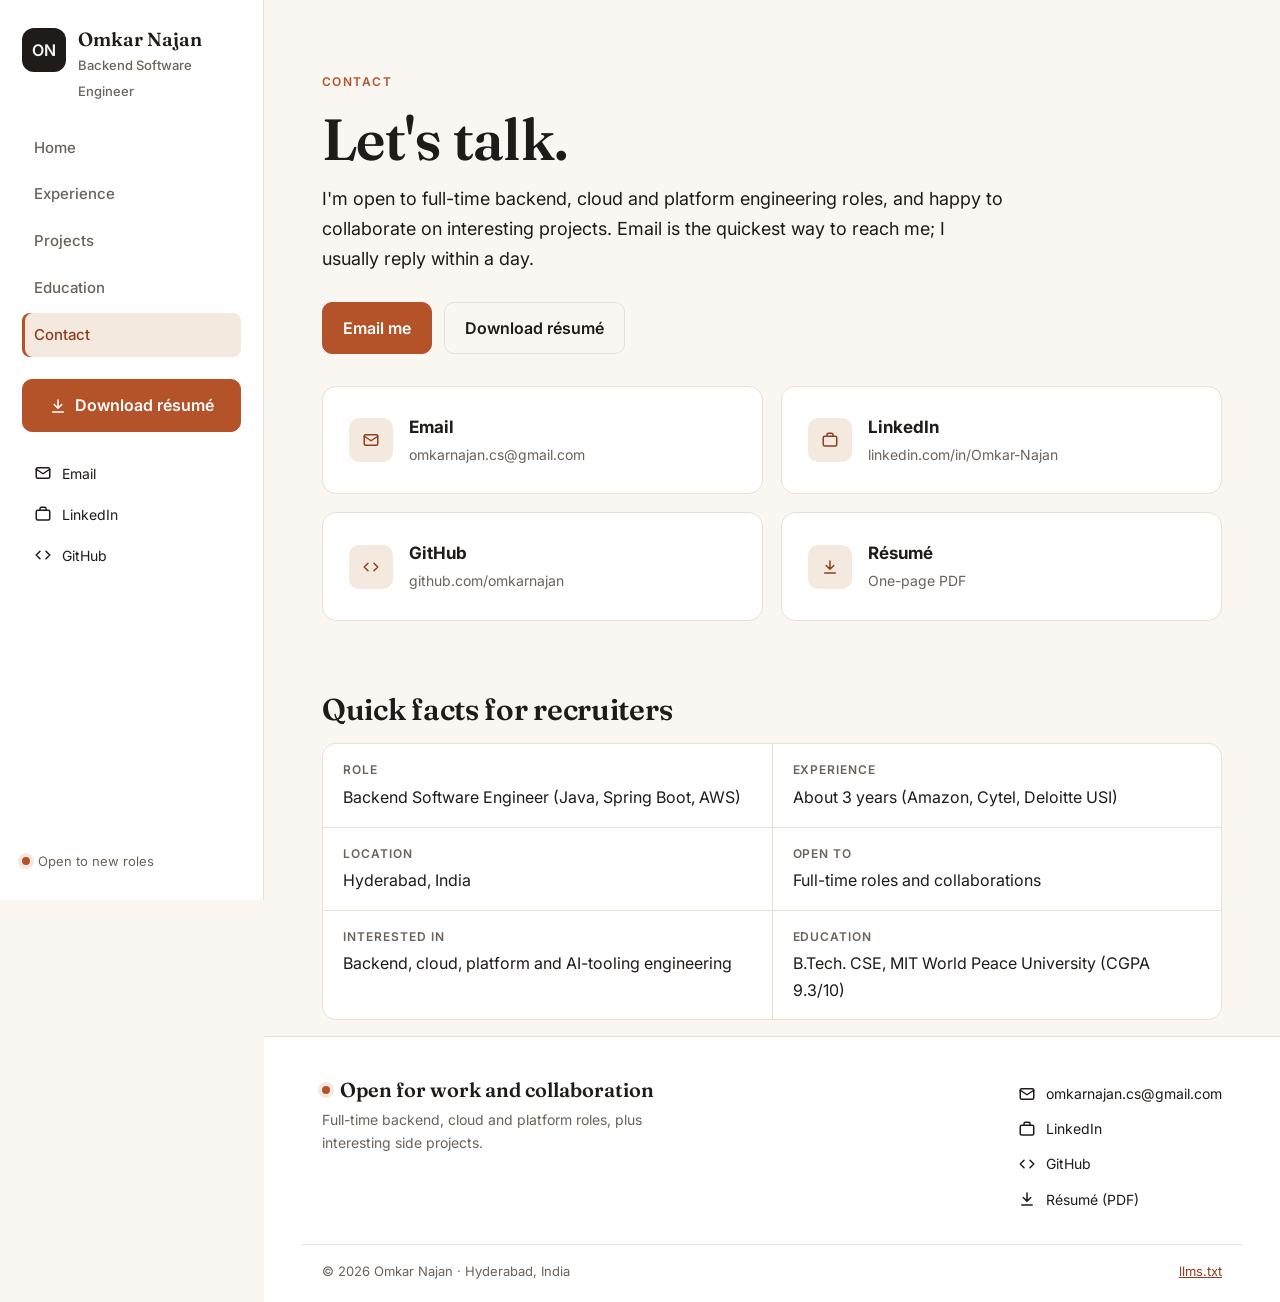
==== contact.html @ 606bfd7a "Add files via upload" ====
<!doctype html>
<html lang="en">
<head>
<meta charset="utf-8">
<meta name="viewport" content="width=device-width, initial-scale=1">
<title>Contact · Omkar Najan</title>
<meta name="description" content="Contact Omkar Najan, backend software engineer in Hyderabad: email omkarnajan.cs@gmail.com, LinkedIn, GitHub and one-page résumé. Open for work and collaboration.">
<meta name="author" content="Omkar Najan">
<link rel="canonical" href="https://omkarnajan.github.io/contact.html">
<meta property="og:type" content="profile">
<meta property="og:title" content="Contact · Omkar Najan">
<meta property="og:description" content="Contact Omkar Najan, backend software engineer in Hyderabad: email omkarnajan.cs@gmail.com, LinkedIn, GitHub and one-page résumé. Open for work and collaboration.">
<meta property="og:url" content="https://omkarnajan.github.io/contact.html">
<meta name="twitter:card" content="summary">
<meta name="robots" content="index, follow, max-snippet:-1">
<link rel="alternate" type="text/plain" href="/llms.txt" title="LLM-readable profile">
<link rel="icon" href="/favicon.svg" type="image/svg+xml">
<link rel="preconnect" href="https://fonts.googleapis.com"><link rel="preconnect" href="https://fonts.gstatic.com" crossorigin>
<link href="https://fonts.googleapis.com/css2?family=Fraunces:opsz,wght@9..144,500;9..144,600&family=Inter:wght@400;500;600&display=swap" rel="stylesheet">
<link rel="stylesheet" href="/style.css">
<script type="application/ld+json">{"@context": "https://schema.org", "@type": "Person", "name": "Omkar Najan", "url": "https://omkarnajan.github.io/", "email": "mailto:omkarnajan.cs@gmail.com", "jobTitle": "Backend Software Engineer", "description": "Backend software engineer (~3 years) building secure, reliable Java and Spring Boot services on AWS. Formerly at Amazon and Cytel.", "address": {"@type": "PostalAddress", "addressLocality": "Hyderabad", "addressCountry": "IN"}, "alumniOf": {"@type": "CollegeOrUniversity", "name": "MIT World Peace University"}, "knowsAbout": ["Java", "Spring Boot", "AWS Lambda", "AWS", "Microservices", "Event-driven architecture", "DynamoDB", "SQS", "SNS", "System design", "CI/CD", "AI agents", "LLM integrations"], "sameAs": ["https://www.linkedin.com/in/Omkar-Najan", "https://github.com/omkarnajan"]}</script>
</head>
<body>
<a class="skip" href="#main">Skip to content</a>
<div class="mbar"><a class="brand" href="/"><span class="mono">ON</span> Omkar Najan</a><button class="menu" aria-label="Open menu" aria-expanded="false" aria-controls="side">Menu</button></div>
<aside class="side" id="side">
 <a class="brand big" href="/"><span class="mono">ON</span><span><b>Omkar Najan</b><small>Backend Software Engineer</small></span></a>
 <nav class="vnav" aria-label="Main"><a href="index.html">Home</a><a href="experience.html">Experience</a><a href="projects.html">Projects</a><a href="education.html">Education</a><a href="contact.html" aria-current="page">Contact</a></nav>
 <a class="btn full" href="/Omkar_Najan_Resume.pdf" download><svg viewBox="0 0 24 24" aria-hidden="true"><path d="M12 4v11M7 10l5 5 5-5M5 20h14"/></svg>Download résumé</a>
 <ul class="links">
  <li><a href="mailto:omkarnajan.cs@gmail.com"><svg viewBox="0 0 24 24" aria-hidden="true"><rect x="3" y="5" width="18" height="14" rx="2"/><path d="M3 7l9 6 9-6"/></svg>Email</a></li>
  <li><a href="https://www.linkedin.com/in/Omkar-Najan" target="_blank" rel="me noopener"><svg viewBox="0 0 24 24" aria-hidden="true"><rect x="3" y="7" width="18" height="13" rx="2"/><path d="M8 7V5a2 2 0 012-2h4a2 2 0 012 2v2"/></svg>LinkedIn</a></li>
  <li><a href="https://github.com/omkarnajan" target="_blank" rel="me noopener"><svg viewBox="0 0 24 24" aria-hidden="true"><path d="M8 7l-5 5 5 5M16 7l5 5-5 5"/></svg>GitHub</a></li>
  
 </ul>
 <p class="status"><span class="dot"></span>Open to new roles</p>
</aside>
<div class="content">
<main id="main">

<section class="hero wrap slim">
 <p class="eyebrow">Contact</p>
 <h1>Let's talk.</h1>
 <p class="lead">I'm open to full-time backend, cloud and platform engineering roles, and happy to collaborate on interesting projects. Email is the quickest way to reach me; I usually reply within a day.</p>
 <div class="actions"><a class="btn" href="mailto:omkarnajan.cs@gmail.com?subject=Opportunity%20for%20Omkar">Email me</a><a class="btn ghost" href="/Omkar_Najan_Resume.pdf" download>Download résumé</a></div>
</section>
<section class="wrap cards two">
 <a class="card clink" href="mailto:omkarnajan.cs@gmail.com"><span class="ic"><svg viewBox="0 0 24 24" aria-hidden="true"><rect x="3" y="5" width="18" height="14" rx="2"/><path d="M3 7l9 6 9-6"/></svg></span><span><b>Email</b><span class="muted">omkarnajan.cs@gmail.com</span></span></a>
 <a class="card clink" href="https://www.linkedin.com/in/Omkar-Najan" target="_blank" rel="me noopener"><span class="ic"><svg viewBox="0 0 24 24" aria-hidden="true"><rect x="3" y="7" width="18" height="13" rx="2"/><path d="M8 7V5a2 2 0 012-2h4a2 2 0 012 2v2"/></svg></span><span><b>LinkedIn</b><span class="muted">linkedin.com/in/Omkar-Najan</span></span></a>
 <a class="card clink" href="https://github.com/omkarnajan" target="_blank" rel="me noopener"><span class="ic"><svg viewBox="0 0 24 24" aria-hidden="true"><path d="M8 7l-5 5 5 5M16 7l5 5-5 5"/></svg></span><span><b>GitHub</b><span class="muted">github.com/omkarnajan</span></span></a>
 
 <a class="card clink" href="/Omkar_Najan_Resume.pdf" download><span class="ic"><svg viewBox="0 0 24 24" aria-hidden="true"><path d="M12 4v11M7 10l5 5 5-5M5 20h14"/></svg></span><span><b>Résumé</b><span class="muted">One-page PDF</span></span></a>
</section>
<section class="wrap block">
 <h2>Quick facts for recruiters</h2>
 <dl class="facts">
  <div><dt>Role</dt><dd>Backend Software Engineer (Java, Spring Boot, AWS)</dd></div>
  <div><dt>Experience</dt><dd>About 3 years (Amazon, Cytel, Deloitte USI)</dd></div>
  <div><dt>Location</dt><dd>Hyderabad, India</dd></div>
  <div><dt>Open to</dt><dd>Full-time roles and collaborations</dd></div>
  <div><dt>Interested in</dt><dd>Backend, cloud, platform and AI-tooling engineering</dd></div>
  <div><dt>Education</dt><dd>B.Tech. CSE, MIT World Peace University (CGPA 9.3/10)</dd></div>
 </dl>
</section>

</main>

<footer class="foot"><div class="wrap fgrid">
 <div><p class="ftitle"><span class="dot"></span>Open for work and collaboration</p><p class="muted">Full-time backend, cloud and platform roles, plus interesting side projects.</p></div>
 <ul class="flinks"><li><a href="mailto:omkarnajan.cs@gmail.com"><svg viewBox="0 0 24 24" aria-hidden="true"><rect x="3" y="5" width="18" height="14" rx="2"/><path d="M3 7l9 6 9-6"/></svg>omkarnajan.cs@gmail.com</a></li><li><a href="https://www.linkedin.com/in/Omkar-Najan" target="_blank" rel="me noopener"><svg viewBox="0 0 24 24" aria-hidden="true"><rect x="3" y="7" width="18" height="13" rx="2"/><path d="M8 7V5a2 2 0 012-2h4a2 2 0 012 2v2"/></svg>LinkedIn</a></li><li><a href="https://github.com/omkarnajan" target="_blank" rel="me noopener"><svg viewBox="0 0 24 24" aria-hidden="true"><path d="M8 7l-5 5 5 5M16 7l5 5-5 5"/></svg>GitHub</a></li><li><a href="/Omkar_Najan_Resume.pdf" download><svg viewBox="0 0 24 24" aria-hidden="true"><path d="M12 4v11M7 10l5 5 5-5M5 20h14"/></svg>Résumé (PDF)</a></li></ul>
</div><div class="wrap fbase"><span>&copy; 2026 Omkar Najan · Hyderabad, India</span><a href="/llms.txt">llms.txt</a></div></footer>
</div>
<script>document.querySelector('.menu').addEventListener('click',function(){var o=document.body.classList.toggle('nav-open');this.setAttribute('aria-expanded',o);this.textContent=o?'Close':'Menu'});</script>
</body>
</html>
---- style.css ----
:root{--bg:#FAF7F2;--surface:#FFFFFF;--ink:#1F1B18;--muted:#6B625A;--line:#E8E0D5;--accent:#B4532A;--accent-ink:#8F3F1E;--soft:#F3E9DF;--serif:"Fraunces",Georgia,serif;--sans:"Inter",system-ui,-apple-system,"Segoe UI",sans-serif}
*{box-sizing:border-box}html{-webkit-text-size-adjust:100%}
body{margin:0;background:var(--bg);color:var(--ink);font:16px/1.65 var(--sans)}
a{color:var(--accent-ink)}a:hover{color:var(--accent)}
.wrap{max-width:1040px;margin:0 auto;padding:0 20px}
.skip{position:absolute;left:-999px}.skip:focus{left:12px;top:12px;background:#fff;padding:8px;z-index:9}
.top{position:sticky;top:0;z-index:5;background:rgba(250,247,242,.92);backdrop-filter:blur(8px);border-bottom:1px solid var(--line)}
.bar{display:flex;align-items:center;justify-content:space-between;height:64px}
.brand{display:flex;align-items:center;gap:10px;font-weight:600;color:var(--ink);text-decoration:none}
.mono{display:grid;place-items:center;width:32px;height:32px;border-radius:8px;background:var(--ink);color:var(--bg);font:600 13px var(--sans);letter-spacing:.5px}
nav{display:flex;align-items:center;gap:26px}
nav a{color:var(--muted);text-decoration:none;font-size:15px;font-weight:500}
nav a:hover,nav a[aria-current]{color:var(--ink)}nav a[aria-current]{box-shadow:inset 0 -2px var(--accent)}
.menu{display:none;background:none;border:1px solid var(--line);border-radius:8px;padding:6px 12px;font:500 14px var(--sans);color:var(--ink)}
.btn{display:inline-block;background:var(--accent);color:#fff!important;text-decoration:none;font-weight:600;padding:12px 20px;border-radius:10px;border:1px solid var(--accent);transition:background .15s}
.btn:hover{background:var(--accent-ink)}
.btn.ghost{background:transparent;color:var(--ink)!important;border-color:var(--line)}.btn.ghost:hover{border-color:var(--ink)}
.btn.small{padding:8px 14px;font-size:14px}nav .btn{color:#fff}
.hero{padding:88px 20px 48px}.hero.slim{padding:72px 20px 24px}
.eyebrow{text-transform:uppercase;letter-spacing:.12em;font-size:12px;font-weight:600;color:var(--accent);margin:0 0 14px}
h1,h2,h3{font-family:var(--serif);font-weight:600;line-height:1.15;margin:0 0 12px;letter-spacing:-.01em}
h1{font-size:clamp(36px,5.6vw,58px);max-width:22ch}h1 .accent{color:var(--muted);font-weight:500}
h2{font-size:clamp(24px,3vw,30px)}h3{font-size:20px}
.lead{font-size:18px;max-width:62ch;margin:0 0 12px}.muted{color:var(--muted)}
.actions{display:flex;flex-wrap:wrap;gap:12px;margin-top:28px}
.stats{display:grid;grid-template-columns:repeat(4,1fr);gap:1px;background:var(--line);border:1px solid var(--line);border-radius:14px;overflow:hidden;padding:0;margin-top:8px}
.stats>div{background:var(--surface);padding:22px}
.stats b{display:block;font:600 30px var(--serif);color:var(--accent-ink)}.stats span{font-size:14px;color:var(--muted)}
.stats.inline{grid-template-columns:repeat(2,1fr);margin-top:16px}
.block{padding-top:72px}
.cards{display:grid;gap:18px}.cards.three{grid-template-columns:repeat(3,1fr)}.cards.two{grid-template-columns:repeat(2,1fr);padding-top:8px}
.card{background:var(--surface);border:1px solid var(--line);border-radius:14px;padding:26px}
.card p{margin:0;color:var(--muted)}
.proj h2{font-size:22px}.proj dl{margin:14px 0 0}.proj dt{font-size:12px;text-transform:uppercase;letter-spacing:.08em;font-weight:600;color:var(--ink);margin-top:12px}.proj dd{margin:2px 0 0;color:var(--muted)}
.split{display:grid;grid-template-columns:1fr 1.4fr;gap:40px}
.timeline{list-style:none;margin:0;padding:0;border-left:2px solid var(--line)}
.timeline li{position:relative;padding:0 0 26px 24px;display:flex;flex-direction:column}
.timeline li:before{content:"";position:absolute;left:-7px;top:6px;width:12px;height:12px;border-radius:50%;background:var(--bg);border:2px solid var(--accent)}
.when{font-size:13px;font-weight:600;color:var(--accent);letter-spacing:.04em}
.tags{list-style:none;display:flex;flex-wrap:wrap;gap:8px;padding:0;margin:0}
.tags li{background:var(--soft);color:var(--ink);border-radius:999px;padding:6px 14px;font-size:14px}
.tags.sm{margin-top:18px}.tags.sm li{font-size:13px;padding:4px 11px}
.roles{display:grid;gap:22px;padding-top:16px}
.role{background:var(--surface);border:1px solid var(--line);border-radius:14px;padding:30px}
.role header{display:flex;justify-content:space-between;gap:16px;align-items:flex-start;border-bottom:1px solid var(--line);padding-bottom:16px;margin-bottom:16px}
.role h2{font-size:24px;margin-bottom:4px}.org{margin:0;color:var(--muted);font-weight:500}.role .when{text-align:right;margin:0}
.plain{background:var(--soft);border-radius:10px;padding:14px 16px;margin:0 0 14px}
.role ul:not(.tags){padding-left:20px;margin:0}.role li{margin:6px 0}
.more{padding-top:20px;color:var(--muted)}
.cta{margin-top:96px;background:var(--ink);color:var(--bg);padding:64px 0}
.cta h2{color:#fff}.cta p{color:#CFC6BC;max-width:56ch}
.cta .btn.ghost{color:#fff!important;border-color:#4A433D}.cta .btn.ghost:hover{border-color:#fff}
.foot{padding:24px 0;font-size:14px;color:var(--muted)}.foot .wrap{display:flex;justify-content:space-between;flex-wrap:wrap;gap:8px}
@media (max-width:820px){
 .menu{display:block}
 nav{display:none;position:absolute;top:64px;left:0;right:0;flex-direction:column;align-items:flex-start;gap:4px;background:var(--bg);border-bottom:1px solid var(--line);padding:12px 20px 20px}
 .nav-open nav{display:flex}nav a{padding:8px 0;font-size:16px}nav a[aria-current]{box-shadow:none;color:var(--accent-ink)}
 .stats{grid-template-columns:repeat(2,1fr)}.cards.three,.cards.two,.split{grid-template-columns:1fr}.split{gap:16px}
 .hero{padding:56px 20px 32px}.role{padding:22px}.role header{flex-direction:column}.role .when{text-align:left}
}
@media (max-width:420px){.stats,.stats.inline{grid-template-columns:1fr}}
/* ---- vertical sidebar layout ---- */
.top{display:none}
.side{position:fixed;inset:0 auto 0 0;width:264px;background:var(--surface);border-right:1px solid var(--line);padding:28px 22px;display:flex;flex-direction:column;gap:22px;overflow-y:auto;z-index:6}
.content{margin-left:264px;min-height:100vh;display:flex;flex-direction:column}.content main{flex:1;padding-bottom:16px}
.brand.big{align-items:flex-start;gap:12px}.brand.big .mono{width:44px;height:44px;font-size:16px;border-radius:12px;flex:none}
.brand.big b{display:block;font:600 19px/1.2 var(--serif)}.brand.big small{color:var(--muted);font-weight:500;font-size:13px}
.vnav{display:flex;flex-direction:column;align-items:stretch;gap:2px;position:static;padding:0;background:none;border:0}
.vnav a{display:block;padding:10px 12px;border-radius:8px;color:var(--muted);font-weight:500;font-size:15px;text-decoration:none}
.vnav a:hover{background:var(--soft);color:var(--ink)}
.vnav a[aria-current]{background:var(--soft);color:var(--accent-ink);box-shadow:inset 3px 0 var(--accent)}
.btn svg,.links svg,.flinks svg,.ic svg{width:18px;height:18px;fill:none;stroke:currentColor;stroke-width:2;stroke-linecap:round;stroke-linejoin:round;flex:none}
.btn{display:inline-flex;align-items:center;gap:8px;justify-content:center}.btn.full{width:100%}
.links,.flinks{list-style:none;margin:0;padding:0;display:flex;flex-direction:column;gap:2px}
.links a,.flinks a{display:flex;align-items:center;gap:10px;padding:8px 12px;border-radius:8px;color:var(--ink);text-decoration:none;font-size:14px}
.links a:hover{background:var(--soft)}
.status{margin:auto 0 0;font-size:13px;color:var(--muted);display:flex;align-items:center;gap:8px}
.dot{width:8px;height:8px;border-radius:50%;background:var(--accent);box-shadow:0 0 0 4px var(--soft);display:inline-block;flex:none}
.mbar{display:none}
.wrap{max-width:940px}
/* logos */
.logo{position:relative;width:48px;height:48px;border-radius:12px;border:1px solid var(--line);background:#fff;display:grid;place-items:center;flex:none;overflow:hidden}
.logo img{position:absolute;inset:6px;background:#fff;width:34px;height:34px;object-fit:contain}
.logo b{font:600 14px var(--sans);color:var(--muted)}
.who{display:flex;gap:16px;align-items:center}
.timeline.logos{border-left:0}.timeline.logos li{flex-direction:row;gap:16px;padding:0 0 22px 0}.timeline.logos li:before{display:none}
.timeline.logos li>div{display:flex;flex-direction:column}
/* contact */
.clink{display:flex;gap:16px;align-items:center;text-decoration:none;color:var(--ink);transition:border-color .15s}
.clink:hover{border-color:var(--accent)}.clink b{display:block;font-size:17px}.clink .muted{font-size:14px;word-break:break-all}
.ic{width:44px;height:44px;border-radius:10px;background:var(--soft);color:var(--accent-ink);display:grid;place-items:center;flex:none}
.facts{display:grid;grid-template-columns:repeat(2,1fr);gap:1px;background:var(--line);border:1px solid var(--line);border-radius:14px;overflow:hidden;margin:16px 0 0}
.facts>div{background:var(--surface);padding:16px 20px}.facts dt{font-size:12px;text-transform:uppercase;letter-spacing:.08em;color:var(--muted);font-weight:600}.facts dd{margin:4px 0 0}
/* footer */
.foot{margin-top:0;border-top:1px solid var(--line);background:var(--surface);padding:40px 0 20px}
.fgrid{display:flex;justify-content:space-between;gap:32px;flex-wrap:wrap}.fgrid .muted{margin:6px 0 0;font-size:14px;max-width:40ch}
.ftitle{margin:0;color:var(--ink);font:600 20px var(--serif);display:flex;align-items:center;gap:10px}
.flinks a{padding:5px 0}.flinks a:hover{color:var(--accent-ink)}
.fbase{display:flex;justify-content:space-between;margin-top:28px;padding-top:16px;border-top:1px solid var(--line);font-size:13px}
.cta{margin-top:96px}.cta+.foot{border-top:0}
@media (max-width:900px){
 .mbar{display:flex;position:sticky;top:0;z-index:7;align-items:center;justify-content:space-between;height:60px;padding:0 16px;background:rgba(250,247,242,.95);backdrop-filter:blur(8px);border-bottom:1px solid var(--line)}
 .mbar .menu{display:block}
 .side{top:60px;width:100%;max-width:320px;transform:translateX(-100%);transition:transform .2s;box-shadow:0 10px 30px rgba(0,0,0,.08)}
 .side .brand.big{display:none}.nav-open .side{transform:none}
 .content{margin-left:0}.facts{grid-template-columns:1fr}
}
@media (max-width:600px){.who{align-items:flex-start}.logo{width:40px;height:40px}.logo img{inset:5px;width:28px;height:28px}}
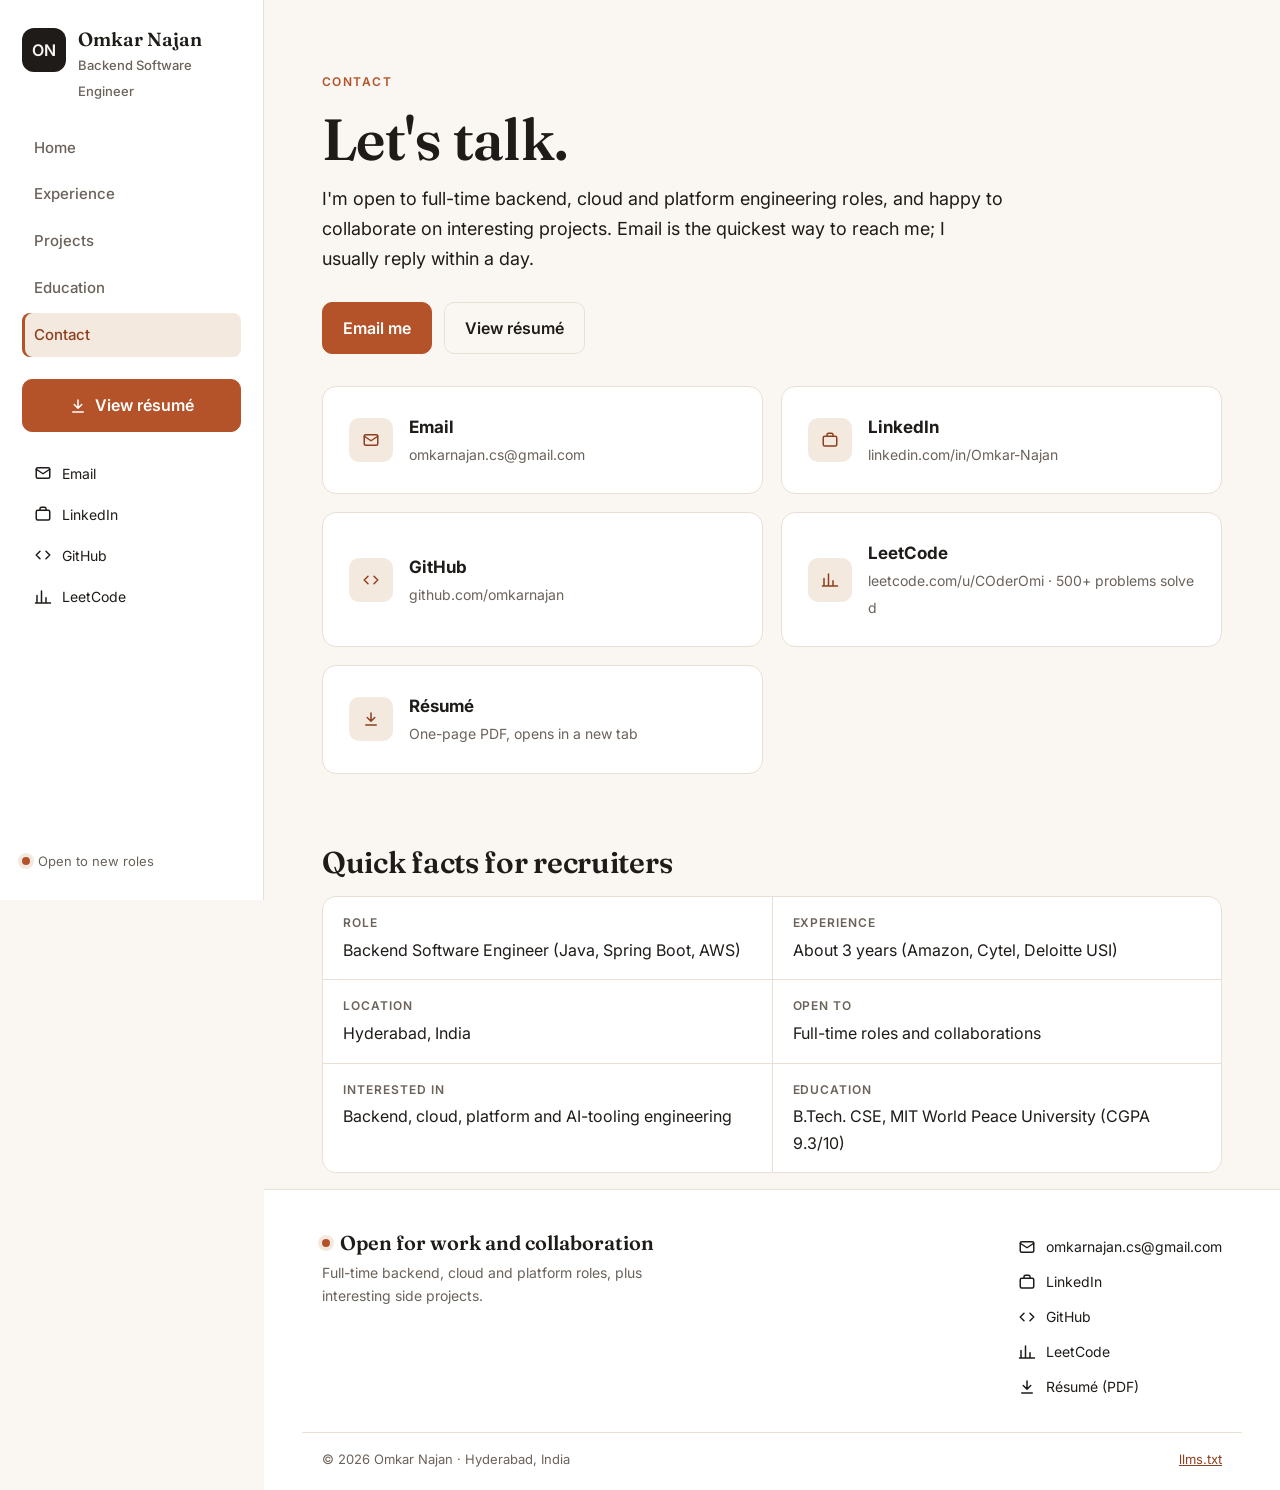
==== commit 8a95744e: "Add files via upload" ====
--- a/contact.html
+++ b/contact.html
@@ -17,8 +17,8 @@
 <link rel="icon" href="/favicon.svg" type="image/svg+xml">
 <link rel="preconnect" href="https://fonts.googleapis.com"><link rel="preconnect" href="https://fonts.gstatic.com" crossorigin>
 <link href="https://fonts.googleapis.com/css2?family=Fraunces:opsz,wght@9..144,500;9..144,600&family=Inter:wght@400;500;600&display=swap" rel="stylesheet">
-<link rel="stylesheet" href="/style.css">
-<script type="application/ld+json">{"@context": "https://schema.org", "@type": "Person", "name": "Omkar Najan", "url": "https://omkarnajan.github.io/", "email": "mailto:omkarnajan.cs@gmail.com", "jobTitle": "Backend Software Engineer", "description": "Backend software engineer (~3 years) building secure, reliable Java and Spring Boot services on AWS. Formerly at Amazon and Cytel.", "address": {"@type": "PostalAddress", "addressLocality": "Hyderabad", "addressCountry": "IN"}, "alumniOf": {"@type": "CollegeOrUniversity", "name": "MIT World Peace University"}, "knowsAbout": ["Java", "Spring Boot", "AWS Lambda", "AWS", "Microservices", "Event-driven architecture", "DynamoDB", "SQS", "SNS", "System design", "CI/CD", "AI agents", "LLM integrations"], "sameAs": ["https://www.linkedin.com/in/Omkar-Najan", "https://github.com/omkarnajan"]}</script>
+<link rel="stylesheet" href="/style.css?v=3">
+<script type="application/ld+json">{"@context": "https://schema.org", "@type": "Person", "name": "Omkar Najan", "url": "https://omkarnajan.github.io/", "email": "mailto:omkarnajan.cs@gmail.com", "jobTitle": "Backend Software Engineer", "description": "Backend software engineer (~3 years) building secure, reliable Java and Spring Boot services on AWS. Formerly at Amazon and Cytel.", "address": {"@type": "PostalAddress", "addressLocality": "Hyderabad", "addressCountry": "IN"}, "alumniOf": {"@type": "CollegeOrUniversity", "name": "MIT World Peace University"}, "knowsAbout": ["Java", "Spring Boot", "AWS Lambda", "AWS", "Microservices", "Event-driven architecture", "DynamoDB", "SQS", "SNS", "System design", "CI/CD", "AI agents", "LLM integrations"], "sameAs": ["https://www.linkedin.com/in/Omkar-Najan", "https://github.com/omkarnajan", "https://leetcode.com/u/COderOmi/"]}</script>
 </head>
 <body>
 <a class="skip" href="#main">Skip to content</a>
@@ -26,12 +26,12 @@
 <aside class="side" id="side">
  <a class="brand big" href="/"><span class="mono">ON</span><span><b>Omkar Najan</b><small>Backend Software Engineer</small></span></a>
  <nav class="vnav" aria-label="Main"><a href="index.html">Home</a><a href="experience.html">Experience</a><a href="projects.html">Projects</a><a href="education.html">Education</a><a href="contact.html" aria-current="page">Contact</a></nav>
- <a class="btn full" href="/Omkar_Najan_Resume.pdf" download><svg viewBox="0 0 24 24" aria-hidden="true"><path d="M12 4v11M7 10l5 5 5-5M5 20h14"/></svg>Download résumé</a>
+ <a class="btn full" href="/Omkar_Najan_Resume.pdf" target="_blank" rel="noopener"><svg viewBox="0 0 24 24" aria-hidden="true"><path d="M12 4v11M7 10l5 5 5-5M5 20h14"/></svg>View résumé</a>
  <ul class="links">
   <li><a href="mailto:omkarnajan.cs@gmail.com"><svg viewBox="0 0 24 24" aria-hidden="true"><rect x="3" y="5" width="18" height="14" rx="2"/><path d="M3 7l9 6 9-6"/></svg>Email</a></li>
   <li><a href="https://www.linkedin.com/in/Omkar-Najan" target="_blank" rel="me noopener"><svg viewBox="0 0 24 24" aria-hidden="true"><rect x="3" y="7" width="18" height="13" rx="2"/><path d="M8 7V5a2 2 0 012-2h4a2 2 0 012 2v2"/></svg>LinkedIn</a></li>
   <li><a href="https://github.com/omkarnajan" target="_blank" rel="me noopener"><svg viewBox="0 0 24 24" aria-hidden="true"><path d="M8 7l-5 5 5 5M16 7l5 5-5 5"/></svg>GitHub</a></li>
-  
+  <li><a href="https://leetcode.com/u/COderOmi/" target="_blank" rel="me noopener"><svg viewBox="0 0 24 24" aria-hidden="true"><path d="M4 20V10M10 20V4M16 20v-7M22 20H2"/></svg>LeetCode</a></li>
  </ul>
  <p class="status"><span class="dot"></span>Open to new roles</p>
 </aside>
@@ -42,14 +42,14 @@
  <p class="eyebrow">Contact</p>
  <h1>Let's talk.</h1>
  <p class="lead">I'm open to full-time backend, cloud and platform engineering roles, and happy to collaborate on interesting projects. Email is the quickest way to reach me; I usually reply within a day.</p>
- <div class="actions"><a class="btn" href="mailto:omkarnajan.cs@gmail.com?subject=Opportunity%20for%20Omkar">Email me</a><a class="btn ghost" href="/Omkar_Najan_Resume.pdf" download>Download résumé</a></div>
+ <div class="actions"><a class="btn" href="mailto:omkarnajan.cs@gmail.com?subject=Opportunity%20for%20Omkar">Email me</a><a class="btn ghost" href="/Omkar_Najan_Resume.pdf" target="_blank" rel="noopener">View résumé</a></div>
 </section>
 <section class="wrap cards two">
  <a class="card clink" href="mailto:omkarnajan.cs@gmail.com"><span class="ic"><svg viewBox="0 0 24 24" aria-hidden="true"><rect x="3" y="5" width="18" height="14" rx="2"/><path d="M3 7l9 6 9-6"/></svg></span><span><b>Email</b><span class="muted">omkarnajan.cs@gmail.com</span></span></a>
  <a class="card clink" href="https://www.linkedin.com/in/Omkar-Najan" target="_blank" rel="me noopener"><span class="ic"><svg viewBox="0 0 24 24" aria-hidden="true"><rect x="3" y="7" width="18" height="13" rx="2"/><path d="M8 7V5a2 2 0 012-2h4a2 2 0 012 2v2"/></svg></span><span><b>LinkedIn</b><span class="muted">linkedin.com/in/Omkar-Najan</span></span></a>
  <a class="card clink" href="https://github.com/omkarnajan" target="_blank" rel="me noopener"><span class="ic"><svg viewBox="0 0 24 24" aria-hidden="true"><path d="M8 7l-5 5 5 5M16 7l5 5-5 5"/></svg></span><span><b>GitHub</b><span class="muted">github.com/omkarnajan</span></span></a>
- 
- <a class="card clink" href="/Omkar_Najan_Resume.pdf" download><span class="ic"><svg viewBox="0 0 24 24" aria-hidden="true"><path d="M12 4v11M7 10l5 5 5-5M5 20h14"/></svg></span><span><b>Résumé</b><span class="muted">One-page PDF</span></span></a>
+ <a class="card clink" href="https://leetcode.com/u/COderOmi/" target="_blank" rel="me noopener"><span class="ic"><svg viewBox="0 0 24 24" aria-hidden="true"><path d="M4 20V10M10 20V4M16 20v-7M22 20H2"/></svg></span><span><b>LeetCode</b><span class="muted">leetcode.com/u/COderOmi · 500+ problems solved</span></span></a>
+ <a class="card clink" href="/Omkar_Najan_Resume.pdf" target="_blank" rel="noopener"><span class="ic"><svg viewBox="0 0 24 24" aria-hidden="true"><path d="M12 4v11M7 10l5 5 5-5M5 20h14"/></svg></span><span><b>Résumé</b><span class="muted">One-page PDF, opens in a new tab</span></span></a>
 </section>
 <section class="wrap block">
  <h2>Quick facts for recruiters</h2>
@@ -67,7 +67,7 @@
 
 <footer class="foot"><div class="wrap fgrid">
  <div><p class="ftitle"><span class="dot"></span>Open for work and collaboration</p><p class="muted">Full-time backend, cloud and platform roles, plus interesting side projects.</p></div>
- <ul class="flinks"><li><a href="mailto:omkarnajan.cs@gmail.com"><svg viewBox="0 0 24 24" aria-hidden="true"><rect x="3" y="5" width="18" height="14" rx="2"/><path d="M3 7l9 6 9-6"/></svg>omkarnajan.cs@gmail.com</a></li><li><a href="https://www.linkedin.com/in/Omkar-Najan" target="_blank" rel="me noopener"><svg viewBox="0 0 24 24" aria-hidden="true"><rect x="3" y="7" width="18" height="13" rx="2"/><path d="M8 7V5a2 2 0 012-2h4a2 2 0 012 2v2"/></svg>LinkedIn</a></li><li><a href="https://github.com/omkarnajan" target="_blank" rel="me noopener"><svg viewBox="0 0 24 24" aria-hidden="true"><path d="M8 7l-5 5 5 5M16 7l5 5-5 5"/></svg>GitHub</a></li><li><a href="/Omkar_Najan_Resume.pdf" download><svg viewBox="0 0 24 24" aria-hidden="true"><path d="M12 4v11M7 10l5 5 5-5M5 20h14"/></svg>Résumé (PDF)</a></li></ul>
+ <ul class="flinks"><li><a href="mailto:omkarnajan.cs@gmail.com"><svg viewBox="0 0 24 24" aria-hidden="true"><rect x="3" y="5" width="18" height="14" rx="2"/><path d="M3 7l9 6 9-6"/></svg>omkarnajan.cs@gmail.com</a></li><li><a href="https://www.linkedin.com/in/Omkar-Najan" target="_blank" rel="me noopener"><svg viewBox="0 0 24 24" aria-hidden="true"><rect x="3" y="7" width="18" height="13" rx="2"/><path d="M8 7V5a2 2 0 012-2h4a2 2 0 012 2v2"/></svg>LinkedIn</a></li><li><a href="https://github.com/omkarnajan" target="_blank" rel="me noopener"><svg viewBox="0 0 24 24" aria-hidden="true"><path d="M8 7l-5 5 5 5M16 7l5 5-5 5"/></svg>GitHub</a></li><li><a href="https://leetcode.com/u/COderOmi/" target="_blank" rel="me noopener"><svg viewBox="0 0 24 24" aria-hidden="true"><path d="M4 20V10M10 20V4M16 20v-7M22 20H2"/></svg>LeetCode</a></li><li><a href="/Omkar_Najan_Resume.pdf" target="_blank" rel="noopener"><svg viewBox="0 0 24 24" aria-hidden="true"><path d="M12 4v11M7 10l5 5 5-5M5 20h14"/></svg>Résumé (PDF)</a></li></ul>
 </div><div class="wrap fbase"><span>&copy; 2026 Omkar Najan · Hyderabad, India</span><a href="/llms.txt">llms.txt</a></div></footer>
 </div>
 <script>document.querySelector('.menu').addEventListener('click',function(){var o=document.body.classList.toggle('nav-open');this.setAttribute('aria-expanded',o);this.textContent=o?'Close':'Menu'});</script>
